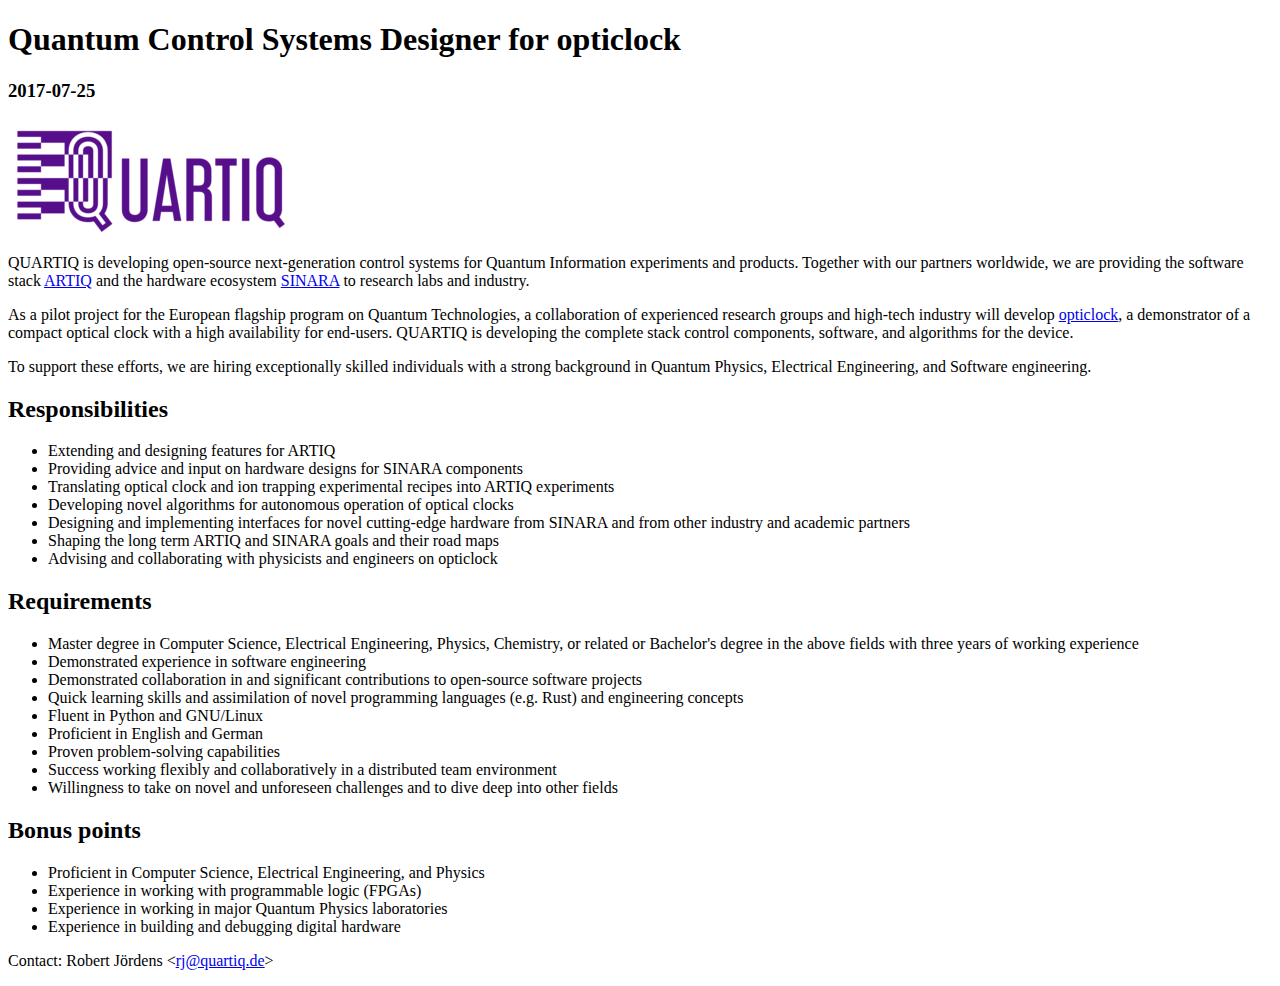
==== jobs/2017-07-25_job_posting_opticlock.html @ 38b778ea "job posting" ====
<!DOCTYPE html>
<html lang="en">
<head>
  <meta charset="utf-8">
  <meta name="generator" content="pandoc">
  <meta name="viewport" content="width=device-width, initial-scale=1.0, user-scalable=yes">
  <meta name="author" content="QUARTIQ GmbH">
  <meta name="dcterms.date" content="2017-07-25">
  <meta name="keywords" content="Jobs, Quantum Physics, FPGA, ARTIQ, SINARA">
  <title>Quantum Control Systems Designer for opticlock</title>
  <style type="text/css">code{white-space: pre;}</style>
  <!--[if lt IE 9]>
    <script src="//cdnjs.cloudflare.com/ajax/libs/html5shiv/3.7.3/html5shiv-printshiv.min.js"></script>
  <![endif]-->
</head>
<body>
<header>
<h1 class="title">Quantum Control Systems Designer for opticlock</h1>
<h3 class="date">2017-07-25</h3>
</header>
<p><a href="/"><img src="/quartiq_small.png" alt="QUARTIQ" /></a></p>
<p>QUARTIQ is developing open-source next-generation control systems for Quantum Information experiments and products. Together with our partners worldwide, we are providing the software stack <a href="https://m-labs.hk/artiq/">ARTIQ</a> and the hardware ecosystem <a href="https://github.com/m-labs/sinara">SINARA</a> to research labs and industry.</p>
<p>As a pilot project for the European flagship program on Quantum Technologies, a collaboration of experienced research groups and high-tech industry will develop <a href="http://www.opticlock.de/en/info/">opticlock</a>, a demonstrator of a compact optical clock with a high availability for end-users. QUARTIQ is developing the complete stack control components, software, and algorithms for the device.</p>
<p>To support these efforts, we are hiring exceptionally skilled individuals with a strong background in Quantum Physics, Electrical Engineering, and Software engineering.</p>
<h2 id="responsibilities">Responsibilities</h2>
<ul>
<li>Extending and designing features for ARTIQ</li>
<li>Providing advice and input on hardware designs for SINARA components</li>
<li>Translating optical clock and ion trapping experimental recipes into ARTIQ experiments</li>
<li>Developing novel algorithms for autonomous operation of optical clocks</li>
<li>Designing and implementing interfaces for novel cutting-edge hardware from SINARA and from other industry and academic partners</li>
<li>Shaping the long term ARTIQ and SINARA goals and their road maps</li>
<li>Advising and collaborating with physicists and engineers on opticlock</li>
</ul>
<h2 id="requirements">Requirements</h2>
<ul>
<li>Master degree in Computer Science, Electrical Engineering, Physics, Chemistry, or related or Bachelor's degree in the above fields with three years of working experience</li>
<li>Demonstrated experience in software engineering</li>
<li>Demonstrated collaboration in and significant contributions to open-source software projects</li>
<li>Quick learning skills and assimilation of novel programming languages (e.g. Rust) and engineering concepts</li>
<li>Fluent in Python and GNU/Linux</li>
<li>Proficient in English and German</li>
<li>Proven problem-solving capabilities</li>
<li>Success working flexibly and collaboratively in a distributed team environment</li>
<li>Willingness to take on novel and unforeseen challenges and to dive deep into other fields</li>
</ul>
<h2 id="bonus-points">Bonus points</h2>
<ul>
<li>Proficient in Computer Science, Electrical Engineering, and Physics</li>
<li>Experience in working with programmable logic (FPGAs)</li>
<li>Experience in working in major Quantum Physics laboratories</li>
<li>Experience in building and debugging digital hardware</li>
</ul>
<p>Contact: Robert Jördens &lt;<a href="rj@quartiq.de" class="uri">rj@quartiq.de</a>&gt;</p>
</body>
</html>
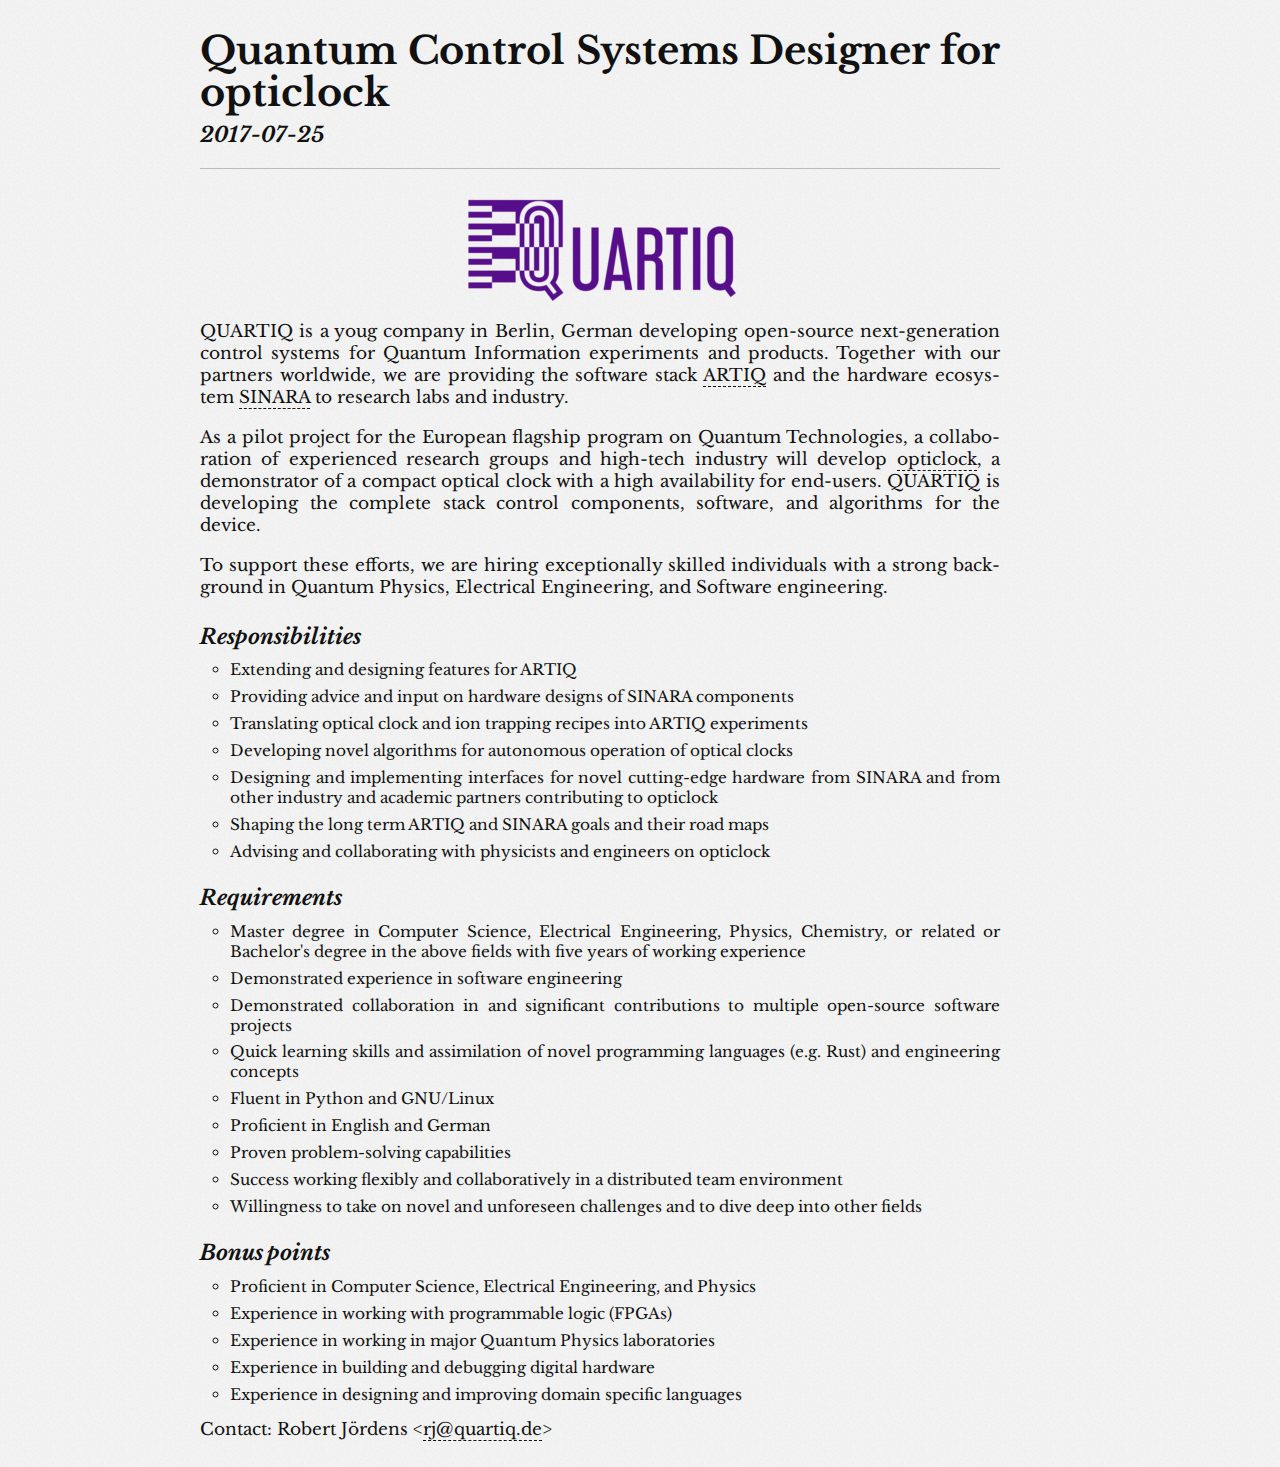
==== commit 666b3519: "styling" ====
--- a/jobs/2017-07-25_job_posting_opticlock.html
+++ b/jobs/2017-07-25_job_posting_opticlock.html
@@ -9,6 +9,7 @@
   <meta name="keywords" content="Jobs, Quantum Physics, FPGA, ARTIQ, SINARA">
   <title>Quantum Control Systems Designer for opticlock</title>
   <style type="text/css">code{white-space: pre;}</style>
+  <link rel="stylesheet" href="/styling.css">
   <!--[if lt IE 9]>
     <script src="//cdnjs.cloudflare.com/ajax/libs/html5shiv/3.7.3/html5shiv-printshiv.min.js"></script>
   <![endif]-->
@@ -19,24 +20,24 @@
 <h3 class="date">2017-07-25</h3>
 </header>
 <p><a href="/"><img src="/quartiq_small.png" alt="QUARTIQ" /></a></p>
-<p>QUARTIQ is developing open-source next-generation control systems for Quantum Information experiments and products. Together with our partners worldwide, we are providing the software stack <a href="https://m-labs.hk/artiq/">ARTIQ</a> and the hardware ecosystem <a href="https://github.com/m-labs/sinara">SINARA</a> to research labs and industry.</p>
+<p>QUARTIQ is a youg company in Berlin, German developing open-source next-generation control systems for Quantum Information experiments and products. Together with our partners worldwide, we are providing the software stack <a href="https://m-labs.hk/artiq/">ARTIQ</a> and the hardware ecosystem <a href="https://github.com/m-labs/sinara">SINARA</a> to research labs and industry.</p>
 <p>As a pilot project for the European flagship program on Quantum Technologies, a collaboration of experienced research groups and high-tech industry will develop <a href="http://www.opticlock.de/en/info/">opticlock</a>, a demonstrator of a compact optical clock with a high availability for end-users. QUARTIQ is developing the complete stack control components, software, and algorithms for the device.</p>
 <p>To support these efforts, we are hiring exceptionally skilled individuals with a strong background in Quantum Physics, Electrical Engineering, and Software engineering.</p>
 <h2 id="responsibilities">Responsibilities</h2>
 <ul>
 <li>Extending and designing features for ARTIQ</li>
-<li>Providing advice and input on hardware designs for SINARA components</li>
-<li>Translating optical clock and ion trapping experimental recipes into ARTIQ experiments</li>
+<li>Providing advice and input on hardware designs of SINARA components</li>
+<li>Translating optical clock and ion trapping recipes into ARTIQ experiments</li>
 <li>Developing novel algorithms for autonomous operation of optical clocks</li>
-<li>Designing and implementing interfaces for novel cutting-edge hardware from SINARA and from other industry and academic partners</li>
+<li>Designing and implementing interfaces for novel cutting-edge hardware from SINARA and from other industry and academic partners contributing to opticlock</li>
 <li>Shaping the long term ARTIQ and SINARA goals and their road maps</li>
 <li>Advising and collaborating with physicists and engineers on opticlock</li>
 </ul>
 <h2 id="requirements">Requirements</h2>
 <ul>
-<li>Master degree in Computer Science, Electrical Engineering, Physics, Chemistry, or related or Bachelor's degree in the above fields with three years of working experience</li>
+<li>Master degree in Computer Science, Electrical Engineering, Physics, Chemistry, or related or Bachelor's degree in the above fields with five years of working experience</li>
 <li>Demonstrated experience in software engineering</li>
-<li>Demonstrated collaboration in and significant contributions to open-source software projects</li>
+<li>Demonstrated collaboration in and significant contributions to multiple open-source software projects</li>
 <li>Quick learning skills and assimilation of novel programming languages (e.g. Rust) and engineering concepts</li>
 <li>Fluent in Python and GNU/Linux</li>
 <li>Proficient in English and German</li>
@@ -50,6 +51,7 @@
 <li>Experience in working with programmable logic (FPGAs)</li>
 <li>Experience in working in major Quantum Physics laboratories</li>
 <li>Experience in building and debugging digital hardware</li>
+<li>Experience in designing and improving domain specific languages</li>
 </ul>
 <p>Contact: Robert Jördens &lt;<a href="rj@quartiq.de" class="uri">rj@quartiq.de</a>&gt;</p>
 </body>
--- a/styling.css
+++ b/styling.css
@@ -0,0 +1 @@
+@import url(//fonts.googleapis.com/css?family=Libre+Baskerville:400,400italic,700);@import url(//fonts.googleapis.com/css?family=Source+Code+Pro:400,400italic,700,700italic);/* normalize.css v3.0.0 | MIT License | git.io/normalize */html{font-family:sans-serif;-ms-text-size-adjust:100%;-webkit-text-size-adjust:100%}body{margin:0}article,aside,details,figcaption,figure,footer,header,hgroup,main,nav,section,summary{display:block}audio,canvas,progress,video{display:inline-block;vertical-align:baseline}audio:not([controls]){display:none;height:0}[hidden],template{display:none}a{background:transparent}a:active,a:hover{outline:0}abbr[title]{border-bottom:1px dotted}b,strong{font-weight:bold}dfn{font-style:italic}h1{font-size:2em;margin:0.67em 0}mark{background:#ff0;color:#000}small{font-size:80%}sub,sup{font-size:75%;line-height:0;position:relative;vertical-align:baseline}sup{top:-0.5em}sub{bottom:-0.25em}img{border:0}svg:not(:root){overflow:hidden}figure{margin:1em 40px}hr{-moz-box-sizing:content-box;box-sizing:content-box;height:0}pre{overflow:auto}code,kbd,pre,samp{font-family:monospace, monospace;font-size:1em}button,input,optgroup,select,textarea{color:inherit;font:inherit;margin:0}button{overflow:visible}button,select{text-transform:none}button,html input[type="button"],input[type="reset"],input[type="submit"]{-webkit-appearance:button;cursor:pointer}button[disabled],html input[disabled]{cursor:default}button::-moz-focus-inner,input::-moz-focus-inner{border:0;padding:0}input{line-height:normal}input[type="checkbox"],input[type="radio"]{box-sizing:border-box;padding:0}input[type="number"]::-webkit-inner-spin-button,input[type="number"]::-webkit-outer-spin-button{height:auto}input[type="search"]{-webkit-appearance:textfield;-moz-box-sizing:content-box;-webkit-box-sizing:content-box;box-sizing:content-box}input[type="search"]::-webkit-search-cancel-button,input[type="search"]::-webkit-search-decoration{-webkit-appearance:none}fieldset{border:1px solid #c0c0c0;margin:0 2px;padding:0.35em 0.625em 0.75em}legend{border:0;padding:0}textarea{overflow:auto}optgroup{font-weight:bold}table{border-collapse:collapse;border-spacing:0}td,th{padding:0}body,code,tr.odd,tr.even,figure{background-image:url("[data-uri]")}body{font-family:"Libre Baskerville",Baskerville,Georgia,serif;background-color:#f8f8f8;color:#111;line-height:1.3;text-align:justify;-moz-hyphens:auto;-ms-hyphens:auto;-webkit-hyphens:auto;hyphens:auto}@media (max-width: 400px){body{font-size:12px;margin-left:10px;margin-right:10px;margin-top:10px;margin-bottom:15px}}@media (min-width: 401px) and (max-width: 600px){body{font-size:14px;margin-left:10px;margin-right:10px;margin-top:10px;margin-bottom:15px}}@media (min-width: 601px) and (max-width: 900px){body{font-size:15px;margin-left:100px;margin-right:100px;margin-top:20px;margin-bottom:25px}}@media (min-width: 901px) and (max-width: 1800px){body{font-size:17px;margin-left:200px;margin-right:200px;margin-top:30px;margin-bottom:25px;max-width:800px}}@media (min-width: 1801px){body{font-size:18px;margin-left:20%;margin-right:20%;margin-top:30px;margin-bottom:25px;max-width:1000px}}p{margin-top:10px;margin-bottom:18px}em{font-style:italic}strong{font-weight:bold}h1,h2,h3,h4,h5,h6{font-weight:bold;padding-top:0.25em;margin-bottom:0.15em}header{line-height:2.475em;padding-bottom:0.7em;border-bottom:1px solid #bbb;margin-bottom:1.2em}header>h1{border:none;padding:0;margin:0;font-size:225%}header>h2{border:none;padding:0;margin:0;font-style:normal;font-size:175%}header>h3{padding:0;margin:0;font-size:125%;font-style:italic}header+h1{border-top:none;padding-top:0px}h1{border-top:1px solid #bbb;padding-top:15px;font-size:150%;margin-bottom:10px}h1:first-of-type{border:none}h2{font-size:125%;font-style:italic}h3{font-size:105%;font-style:italic}hr{border:0px;border-top:1px solid #bbb;width:100%;height:0px}hr+h1{border-top:none;padding-top:0px}ul,ol{font-size:90%;margin-top:10px;margin-bottom:15px;padding-left:30px}ul{list-style:circle}ol{list-style:decimal}ul ul,ol ol,ul ol,ol ul{font-size:inherit}li{margin-top:5px;margin-bottom:7px}q,blockquote,dd{font-style:italic;font-size:90%}blockquote,dd{quotes:none;border-left:0.35em #bbb solid;padding-left:1.15em;margin:0 1.5em 0 0}blockquote blockquote,dd blockquote,blockquote dd,dd dd,ol blockquote,ol dd,ul blockquote,ul dd,blockquote ol,dd ol,blockquote ul,dd ul{font-size:inherit}a,a:link,a:visited,a:hover{color:inherit;text-decoration:none;border-bottom:1px dashed #111}a:hover,a:link:hover,a:visited:hover,a:hover:hover{border-bottom-style:solid}a.footnoteRef,a:link.footnoteRef,a:visited.footnoteRef,a:hover.footnoteRef{border-bottom:none;color:#666}code{font-family:"Source Code Pro","Consolas","Monaco",monospace;font-size:85%;background-color:#ddd;border:1px solid #bbb;padding:0px 0.15em 0px 0.15em;-webkit-border-radius:3px;-moz-border-radius:3px;border-radius:3px}pre{margin-right:1.5em;display:block}pre>code{display:block;font-size:70%;padding:10px;-webkit-border-radius:5px;-moz-border-radius:5px;border-radius:5px;overflow-x:auto}blockquote pre,dd pre,ul pre,ol pre{margin-left:0;margin-right:0}blockquote pre>code,dd pre>code,ul pre>code,ol pre>code{font-size:77.77778%}caption,figcaption{font-size:80%;font-style:italic;text-align:right;margin-bottom:5px}caption:empty,figcaption:empty{display:none}table{width:100%;margin-top:1em;margin-bottom:1em}table+h1{border-top:none}tr td,tr th{padding:0.2em 0.7em}tr.header{border-top:1px solid #222;border-bottom:1px solid #222;font-weight:700}tr.odd{background-color:#eee}tr.even{background-color:#ccc}tbody:last-child{border-bottom:1px solid #222}dt{font-weight:700}dt:after{font-weight:normal;content:":"}dd{margin-bottom:10px}figure{margin:1.3em 0 1.3em 0;text-align:center;padding:0px;width:100%;background-color:#ddd;border:1px solid #bbb;-webkit-border-radius:8px;-moz-border-radius:8px;border-radius:8px;overflow:hidden}img{display:block;margin:0px auto;padding:0px;max-width:100%}figcaption{margin:5px 10px 5px 30px}.footnotes{color:#666;font-size:70%;font-style:italic}.footnotes li p:last-child a:last-child{border-bottom:none}
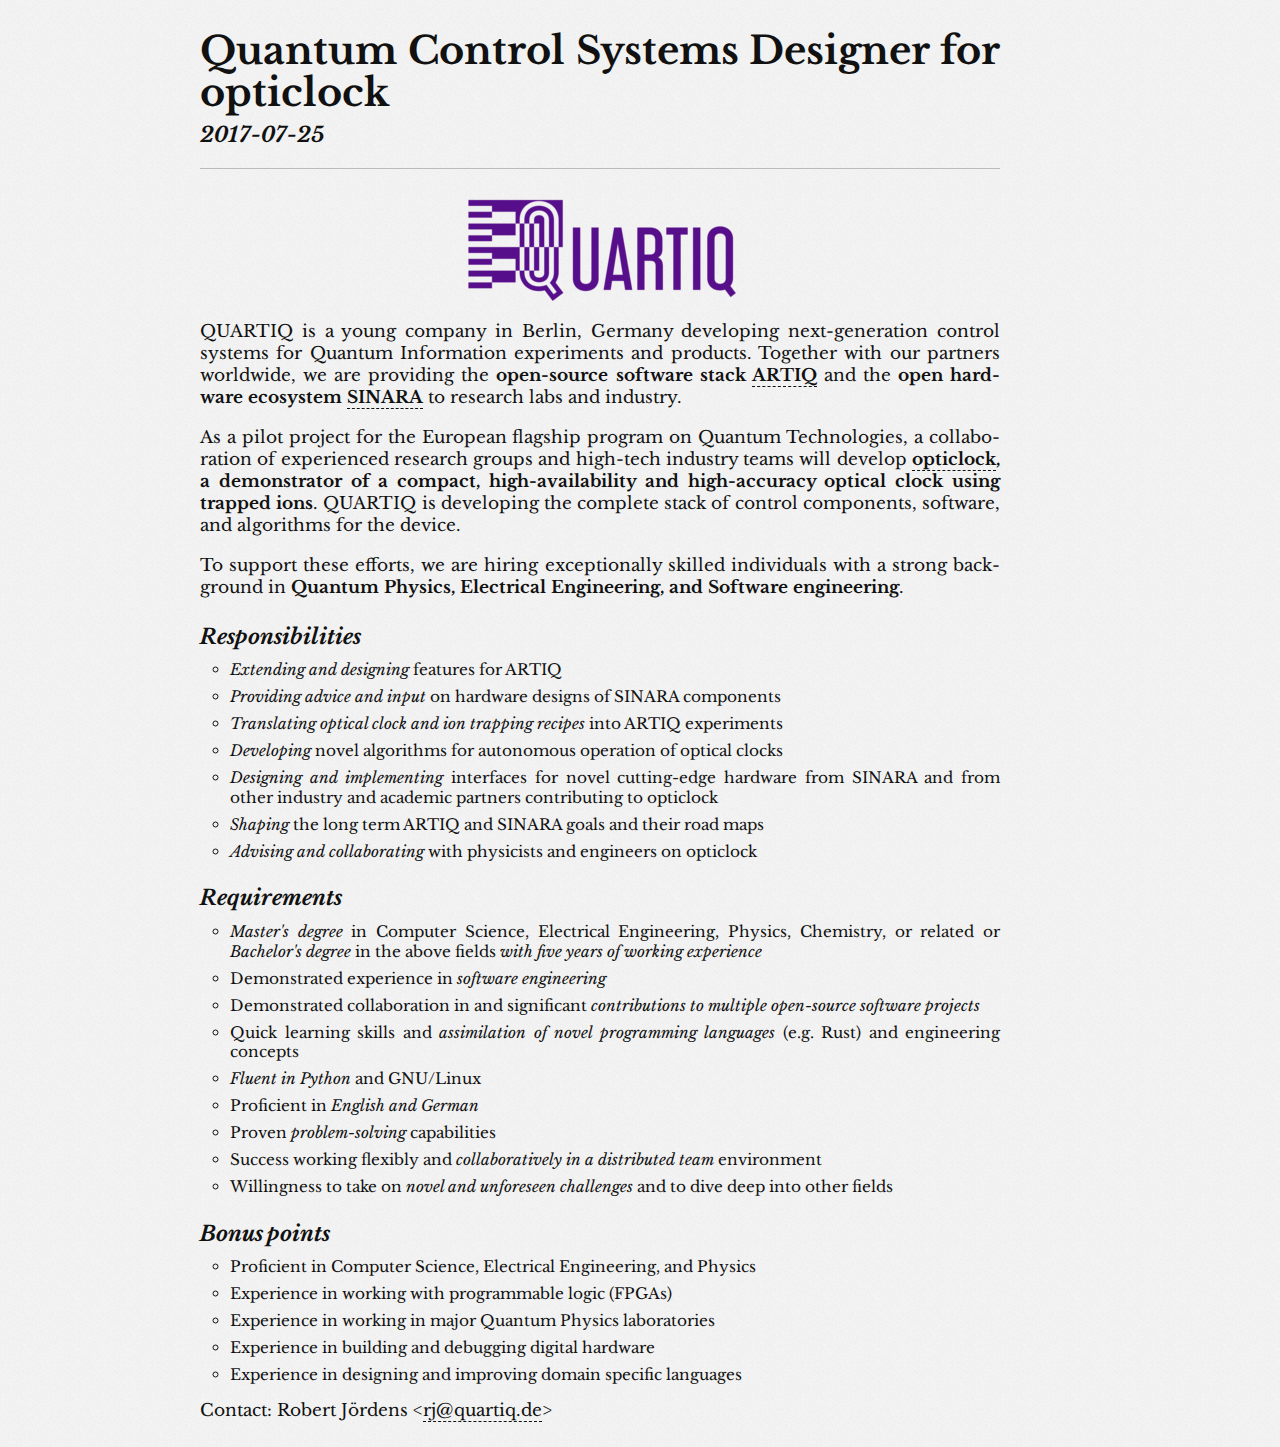
==== commit d9bffee8: "job: update" ====
--- a/jobs/2017-07-25_job_posting_opticlock.html
+++ b/jobs/2017-07-25_job_posting_opticlock.html
@@ -20,30 +20,30 @@
 <h3 class="date">2017-07-25</h3>
 </header>
 <p><a href="/"><img src="/quartiq_small.png" alt="QUARTIQ" /></a></p>
-<p>QUARTIQ is a youg company in Berlin, German developing open-source next-generation control systems for Quantum Information experiments and products. Together with our partners worldwide, we are providing the software stack <a href="https://m-labs.hk/artiq/">ARTIQ</a> and the hardware ecosystem <a href="https://github.com/m-labs/sinara">SINARA</a> to research labs and industry.</p>
-<p>As a pilot project for the European flagship program on Quantum Technologies, a collaboration of experienced research groups and high-tech industry will develop <a href="http://www.opticlock.de/en/info/">opticlock</a>, a demonstrator of a compact optical clock with a high availability for end-users. QUARTIQ is developing the complete stack control components, software, and algorithms for the device.</p>
-<p>To support these efforts, we are hiring exceptionally skilled individuals with a strong background in Quantum Physics, Electrical Engineering, and Software engineering.</p>
+<p>QUARTIQ is a young company in Berlin, Germany developing next-generation control systems for Quantum Information experiments and products. Together with our partners worldwide, we are providing the <strong>open-source software stack <a href="https://m-labs.hk/artiq/">ARTIQ</a></strong> and the <strong>open hardware ecosystem <a href="https://github.com/m-labs/sinara">SINARA</a></strong> to research labs and industry.</p>
+<p>As a pilot project for the European flagship program on Quantum Technologies, a collaboration of experienced research groups and high-tech industry teams will develop <strong><a href="http://www.opticlock.de/en/info/">opticlock</a>, a demonstrator of a compact, high-availability and high-accuracy optical clock using trapped ions</strong>. QUARTIQ is developing the complete stack of control components, software, and algorithms for the device.</p>
+<p>To support these efforts, we are hiring exceptionally skilled individuals with a strong background in <strong>Quantum Physics, Electrical Engineering, and Software engineering</strong>.</p>
 <h2 id="responsibilities">Responsibilities</h2>
 <ul>
-<li>Extending and designing features for ARTIQ</li>
-<li>Providing advice and input on hardware designs of SINARA components</li>
-<li>Translating optical clock and ion trapping recipes into ARTIQ experiments</li>
-<li>Developing novel algorithms for autonomous operation of optical clocks</li>
-<li>Designing and implementing interfaces for novel cutting-edge hardware from SINARA and from other industry and academic partners contributing to opticlock</li>
-<li>Shaping the long term ARTIQ and SINARA goals and their road maps</li>
-<li>Advising and collaborating with physicists and engineers on opticlock</li>
+<li><em>Extending and designing</em> features for ARTIQ</li>
+<li><em>Providing advice and input</em> on hardware designs of SINARA components</li>
+<li><em>Translating optical clock and ion trapping recipes</em> into ARTIQ experiments</li>
+<li><em>Developing</em> novel algorithms for autonomous operation of optical clocks</li>
+<li><em>Designing and implementing</em> interfaces for novel cutting-edge hardware from SINARA and from other industry and academic partners contributing to opticlock</li>
+<li><em>Shaping</em> the long term ARTIQ and SINARA goals and their road maps</li>
+<li><em>Advising and collaborating</em> with physicists and engineers on opticlock</li>
 </ul>
 <h2 id="requirements">Requirements</h2>
 <ul>
-<li>Master degree in Computer Science, Electrical Engineering, Physics, Chemistry, or related or Bachelor's degree in the above fields with five years of working experience</li>
-<li>Demonstrated experience in software engineering</li>
-<li>Demonstrated collaboration in and significant contributions to multiple open-source software projects</li>
-<li>Quick learning skills and assimilation of novel programming languages (e.g. Rust) and engineering concepts</li>
-<li>Fluent in Python and GNU/Linux</li>
-<li>Proficient in English and German</li>
-<li>Proven problem-solving capabilities</li>
-<li>Success working flexibly and collaboratively in a distributed team environment</li>
-<li>Willingness to take on novel and unforeseen challenges and to dive deep into other fields</li>
+<li><em>Master's degree</em> in Computer Science, Electrical Engineering, Physics, Chemistry, or related or <em>Bachelor's degree</em> in the above fields <em>with five years of working experience</em></li>
+<li>Demonstrated experience in <em>software engineering</em></li>
+<li>Demonstrated collaboration in and significant <em>contributions to multiple open-source software projects</em></li>
+<li>Quick learning skills and <em>assimilation of novel programming languages</em> (e.g. Rust) and engineering concepts</li>
+<li><em>Fluent in Python</em> and GNU/Linux</li>
+<li>Proficient in <em>English and German</em></li>
+<li>Proven <em>problem-solving</em> capabilities</li>
+<li>Success working flexibly and <em>collaboratively in a distributed team</em> environment</li>
+<li>Willingness to take on <em>novel and unforeseen challenges</em> and to dive deep into other fields</li>
 </ul>
 <h2 id="bonus-points">Bonus points</h2>
 <ul>
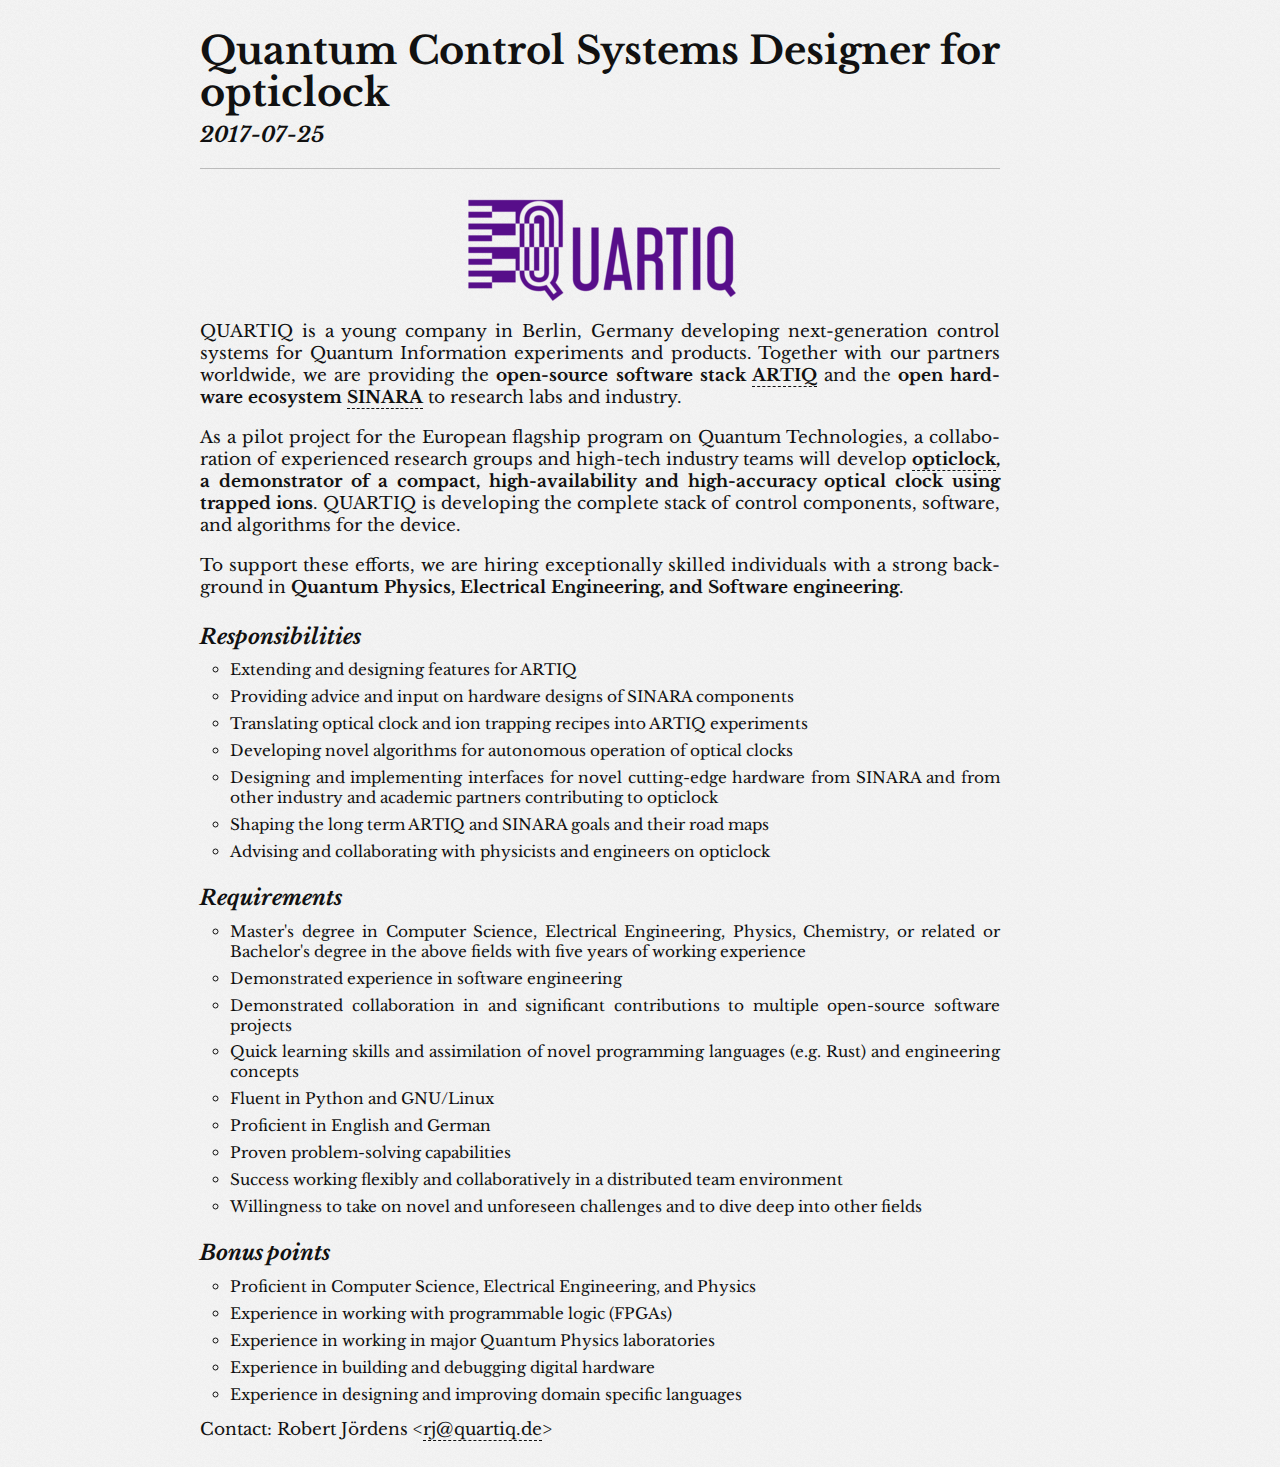
==== commit b0c68a40: "job posting: kill italics" ====
--- a/jobs/2017-07-25_job_posting_opticlock.html
+++ b/jobs/2017-07-25_job_posting_opticlock.html
@@ -25,25 +25,25 @@
 <p>To support these efforts, we are hiring exceptionally skilled individuals with a strong background in <strong>Quantum Physics, Electrical Engineering, and Software engineering</strong>.</p>
 <h2 id="responsibilities">Responsibilities</h2>
 <ul>
-<li><em>Extending and designing</em> features for ARTIQ</li>
-<li><em>Providing advice and input</em> on hardware designs of SINARA components</li>
-<li><em>Translating optical clock and ion trapping recipes</em> into ARTIQ experiments</li>
-<li><em>Developing</em> novel algorithms for autonomous operation of optical clocks</li>
-<li><em>Designing and implementing</em> interfaces for novel cutting-edge hardware from SINARA and from other industry and academic partners contributing to opticlock</li>
-<li><em>Shaping</em> the long term ARTIQ and SINARA goals and their road maps</li>
-<li><em>Advising and collaborating</em> with physicists and engineers on opticlock</li>
+<li>Extending and designing features for ARTIQ</li>
+<li>Providing advice and input on hardware designs of SINARA components</li>
+<li>Translating optical clock and ion trapping recipes into ARTIQ experiments</li>
+<li>Developing novel algorithms for autonomous operation of optical clocks</li>
+<li>Designing and implementing interfaces for novel cutting-edge hardware from SINARA and from other industry and academic partners contributing to opticlock</li>
+<li>Shaping the long term ARTIQ and SINARA goals and their road maps</li>
+<li>Advising and collaborating with physicists and engineers on opticlock</li>
 </ul>
 <h2 id="requirements">Requirements</h2>
 <ul>
-<li><em>Master's degree</em> in Computer Science, Electrical Engineering, Physics, Chemistry, or related or <em>Bachelor's degree</em> in the above fields <em>with five years of working experience</em></li>
-<li>Demonstrated experience in <em>software engineering</em></li>
-<li>Demonstrated collaboration in and significant <em>contributions to multiple open-source software projects</em></li>
-<li>Quick learning skills and <em>assimilation of novel programming languages</em> (e.g. Rust) and engineering concepts</li>
-<li><em>Fluent in Python</em> and GNU/Linux</li>
-<li>Proficient in <em>English and German</em></li>
-<li>Proven <em>problem-solving</em> capabilities</li>
-<li>Success working flexibly and <em>collaboratively in a distributed team</em> environment</li>
-<li>Willingness to take on <em>novel and unforeseen challenges</em> and to dive deep into other fields</li>
+<li>Master's degree in Computer Science, Electrical Engineering, Physics, Chemistry, or related or Bachelor's degree in the above fields with five years of working experience</li>
+<li>Demonstrated experience in software engineering</li>
+<li>Demonstrated collaboration in and significant contributions to multiple open-source software projects</li>
+<li>Quick learning skills and assimilation of novel programming languages (e.g. Rust) and engineering concepts</li>
+<li>Fluent in Python and GNU/Linux</li>
+<li>Proficient in English and German</li>
+<li>Proven problem-solving capabilities</li>
+<li>Success working flexibly and collaboratively in a distributed team environment</li>
+<li>Willingness to take on novel and unforeseen challenges and to dive deep into other fields</li>
 </ul>
 <h2 id="bonus-points">Bonus points</h2>
 <ul>
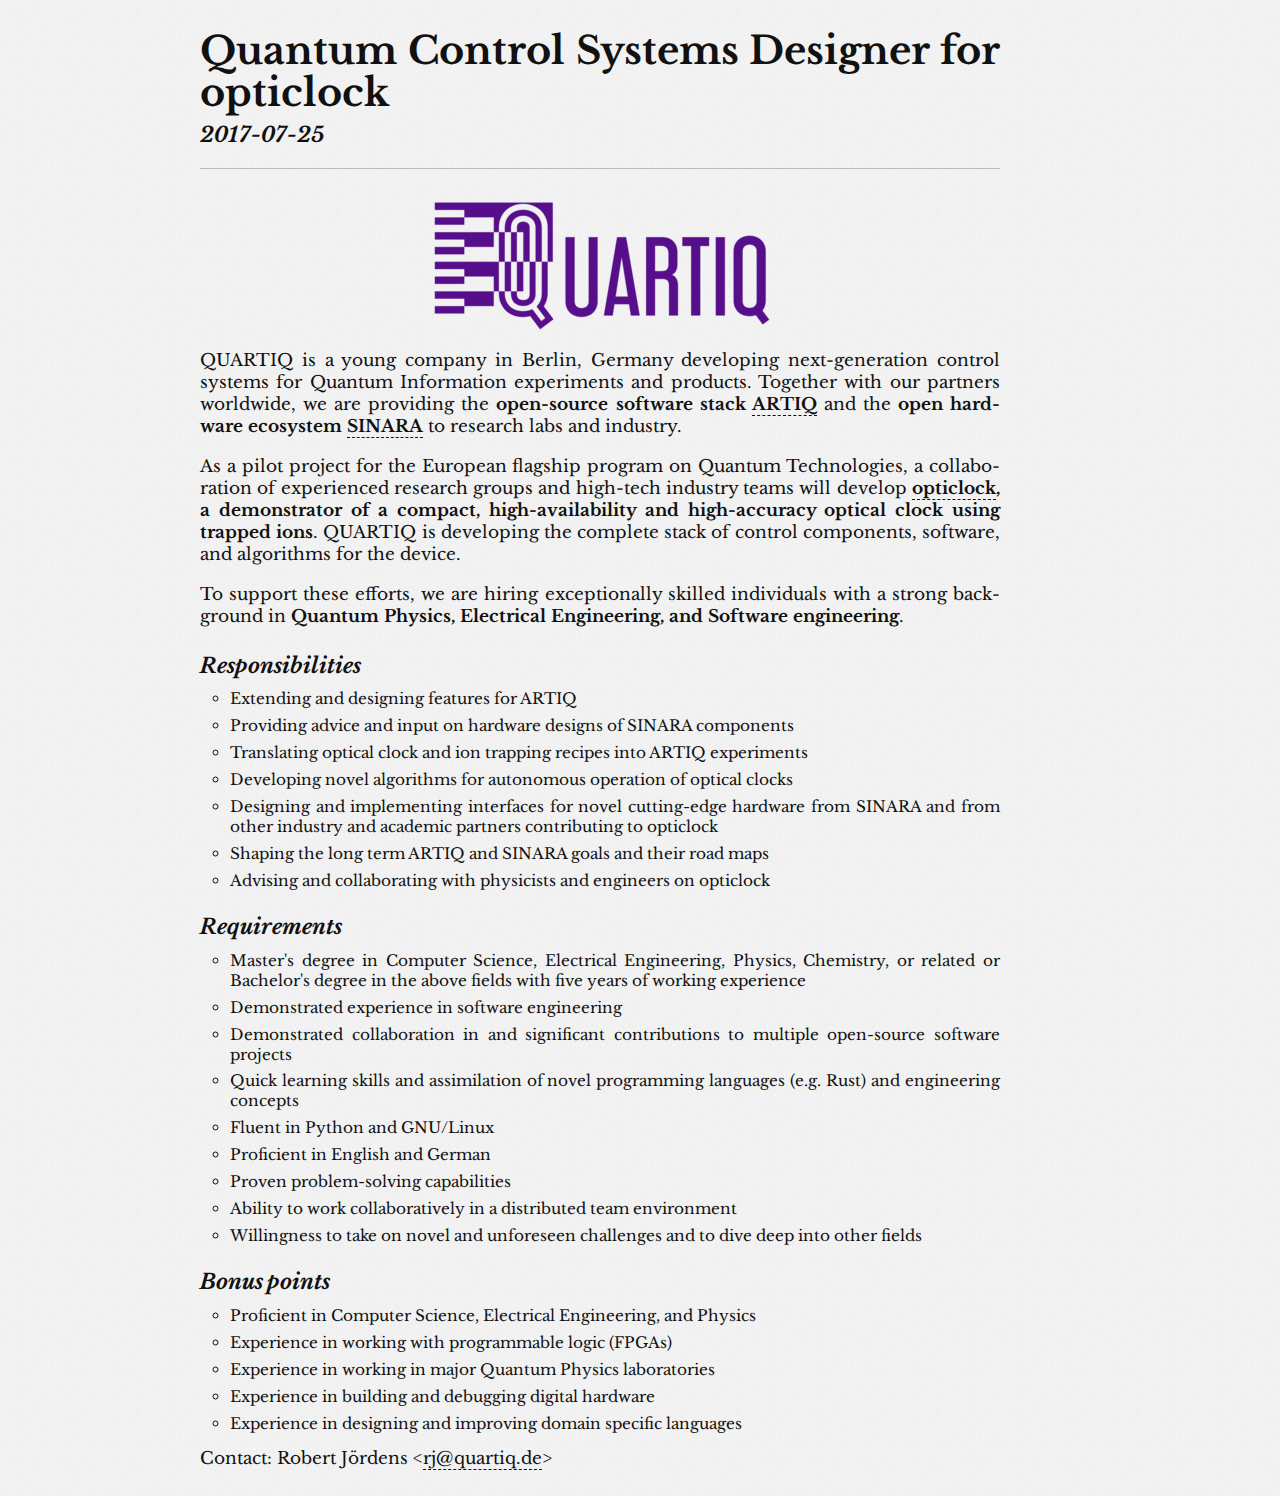
==== commit 02260a68: "job posting: tweaks" ====
--- a/jobs/2017-07-25_job_posting_opticlock.html
+++ b/jobs/2017-07-25_job_posting_opticlock.html
@@ -42,7 +42,7 @@
 <li>Fluent in Python and GNU/Linux</li>
 <li>Proficient in English and German</li>
 <li>Proven problem-solving capabilities</li>
-<li>Success working flexibly and collaboratively in a distributed team environment</li>
+<li>Ability to work collaboratively in a distributed team environment</li>
 <li>Willingness to take on novel and unforeseen challenges and to dive deep into other fields</li>
 </ul>
 <h2 id="bonus-points">Bonus points</h2>
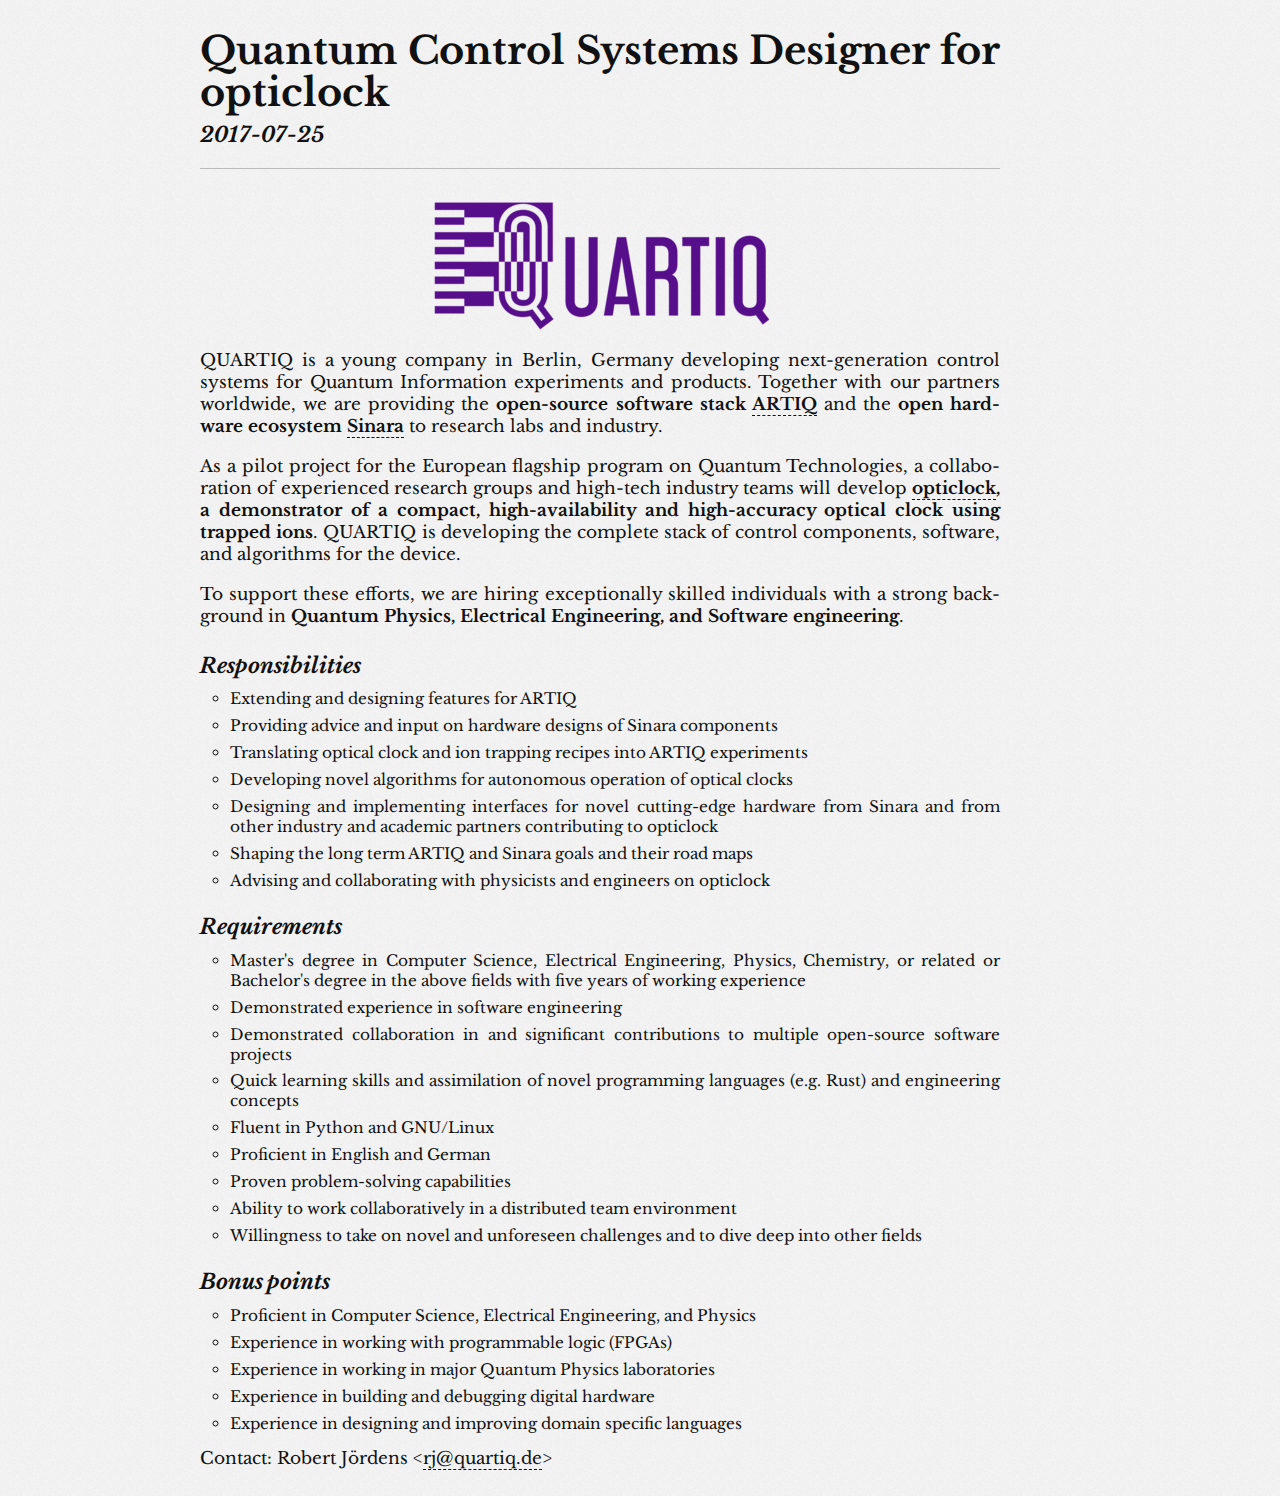
==== commit c3997b12: "SINARA -> Sinara" ====
--- a/jobs/2017-07-25_job_posting_opticlock.html
+++ b/jobs/2017-07-25_job_posting_opticlock.html
@@ -6,7 +6,7 @@
   <meta name="viewport" content="width=device-width, initial-scale=1.0, user-scalable=yes">
   <meta name="author" content="QUARTIQ GmbH">
   <meta name="dcterms.date" content="2017-07-25">
-  <meta name="keywords" content="Jobs, Quantum Physics, FPGA, ARTIQ, SINARA">
+  <meta name="keywords" content="Jobs, Quantum Physics, FPGA, ARTIQ, Sinara">
   <title>Quantum Control Systems Designer for opticlock</title>
   <style type="text/css">code{white-space: pre;}</style>
   <link rel="stylesheet" href="/styling.css">
@@ -20,17 +20,17 @@
 <h3 class="date">2017-07-25</h3>
 </header>
 <p><a href="/"><img src="/quartiq_small.png" alt="QUARTIQ" /></a></p>
-<p>QUARTIQ is a young company in Berlin, Germany developing next-generation control systems for Quantum Information experiments and products. Together with our partners worldwide, we are providing the <strong>open-source software stack <a href="https://m-labs.hk/artiq/">ARTIQ</a></strong> and the <strong>open hardware ecosystem <a href="https://github.com/m-labs/sinara">SINARA</a></strong> to research labs and industry.</p>
+<p>QUARTIQ is a young company in Berlin, Germany developing next-generation control systems for Quantum Information experiments and products. Together with our partners worldwide, we are providing the <strong>open-source software stack <a href="https://m-labs.hk/artiq/">ARTIQ</a></strong> and the <strong>open hardware ecosystem <a href="https://github.com/m-labs/sinara">Sinara</a></strong> to research labs and industry.</p>
 <p>As a pilot project for the European flagship program on Quantum Technologies, a collaboration of experienced research groups and high-tech industry teams will develop <strong><a href="http://www.opticlock.de/en/info/">opticlock</a>, a demonstrator of a compact, high-availability and high-accuracy optical clock using trapped ions</strong>. QUARTIQ is developing the complete stack of control components, software, and algorithms for the device.</p>
 <p>To support these efforts, we are hiring exceptionally skilled individuals with a strong background in <strong>Quantum Physics, Electrical Engineering, and Software engineering</strong>.</p>
 <h2 id="responsibilities">Responsibilities</h2>
 <ul>
 <li>Extending and designing features for ARTIQ</li>
-<li>Providing advice and input on hardware designs of SINARA components</li>
+<li>Providing advice and input on hardware designs of Sinara components</li>
 <li>Translating optical clock and ion trapping recipes into ARTIQ experiments</li>
 <li>Developing novel algorithms for autonomous operation of optical clocks</li>
-<li>Designing and implementing interfaces for novel cutting-edge hardware from SINARA and from other industry and academic partners contributing to opticlock</li>
-<li>Shaping the long term ARTIQ and SINARA goals and their road maps</li>
+<li>Designing and implementing interfaces for novel cutting-edge hardware from Sinara and from other industry and academic partners contributing to opticlock</li>
+<li>Shaping the long term ARTIQ and Sinara goals and their road maps</li>
 <li>Advising and collaborating with physicists and engineers on opticlock</li>
 </ul>
 <h2 id="requirements">Requirements</h2>
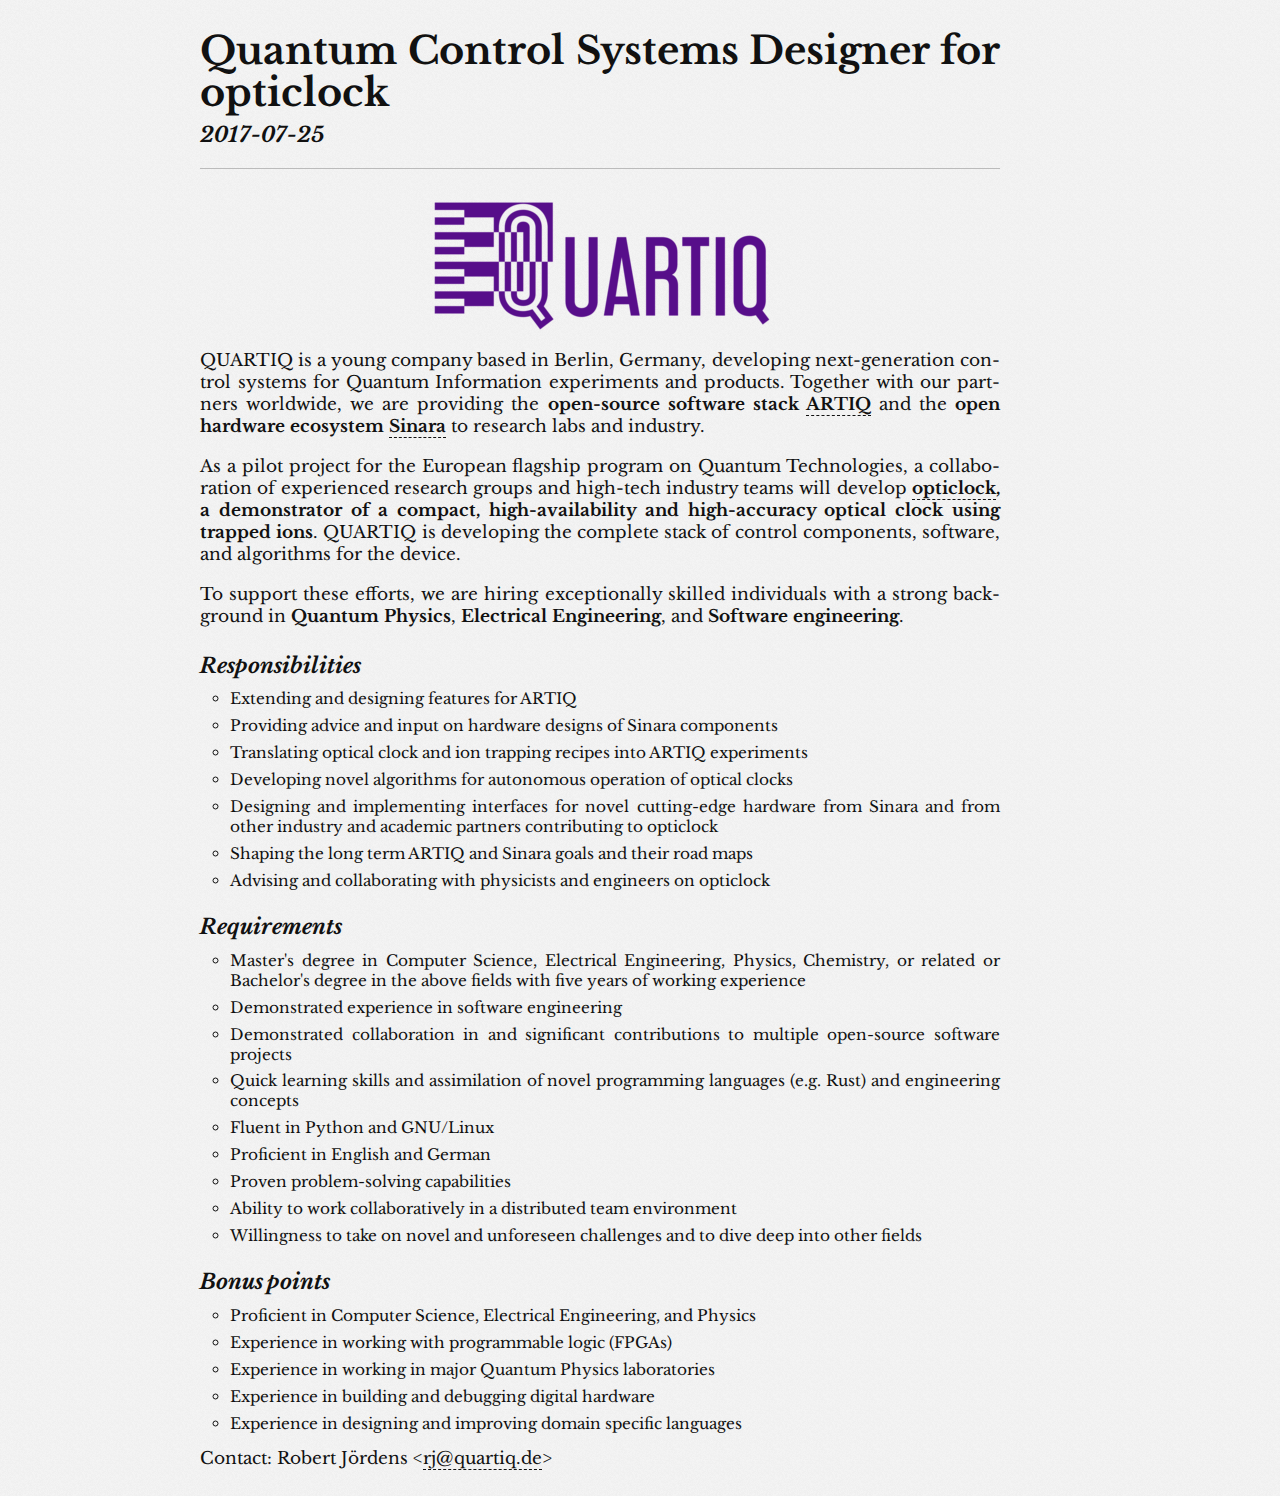
==== commit d93e9ef9: "job: tweaks" ====
--- a/jobs/2017-07-25_job_posting_opticlock.html
+++ b/jobs/2017-07-25_job_posting_opticlock.html
@@ -20,9 +20,9 @@
 <h3 class="date">2017-07-25</h3>
 </header>
 <p><a href="/"><img src="/quartiq_small.png" alt="QUARTIQ" /></a></p>
-<p>QUARTIQ is a young company in Berlin, Germany developing next-generation control systems for Quantum Information experiments and products. Together with our partners worldwide, we are providing the <strong>open-source software stack <a href="https://m-labs.hk/artiq/">ARTIQ</a></strong> and the <strong>open hardware ecosystem <a href="https://github.com/m-labs/sinara">Sinara</a></strong> to research labs and industry.</p>
+<p>QUARTIQ is a young company based in Berlin, Germany, developing next-generation control systems for Quantum Information experiments and products. Together with our partners worldwide, we are providing the <strong>open-source software stack <a href="https://m-labs.hk/artiq/">ARTIQ</a></strong> and the <strong>open hardware ecosystem <a href="https://github.com/m-labs/sinara">Sinara</a></strong> to research labs and industry.</p>
 <p>As a pilot project for the European flagship program on Quantum Technologies, a collaboration of experienced research groups and high-tech industry teams will develop <strong><a href="http://www.opticlock.de/en/info/">opticlock</a>, a demonstrator of a compact, high-availability and high-accuracy optical clock using trapped ions</strong>. QUARTIQ is developing the complete stack of control components, software, and algorithms for the device.</p>
-<p>To support these efforts, we are hiring exceptionally skilled individuals with a strong background in <strong>Quantum Physics, Electrical Engineering, and Software engineering</strong>.</p>
+<p>To support these efforts, we are hiring exceptionally skilled individuals with a strong background in <strong>Quantum Physics</strong>, <strong>Electrical Engineering</strong>, and <strong>Software engineering</strong>.</p>
 <h2 id="responsibilities">Responsibilities</h2>
 <ul>
 <li>Extending and designing features for ARTIQ</li>
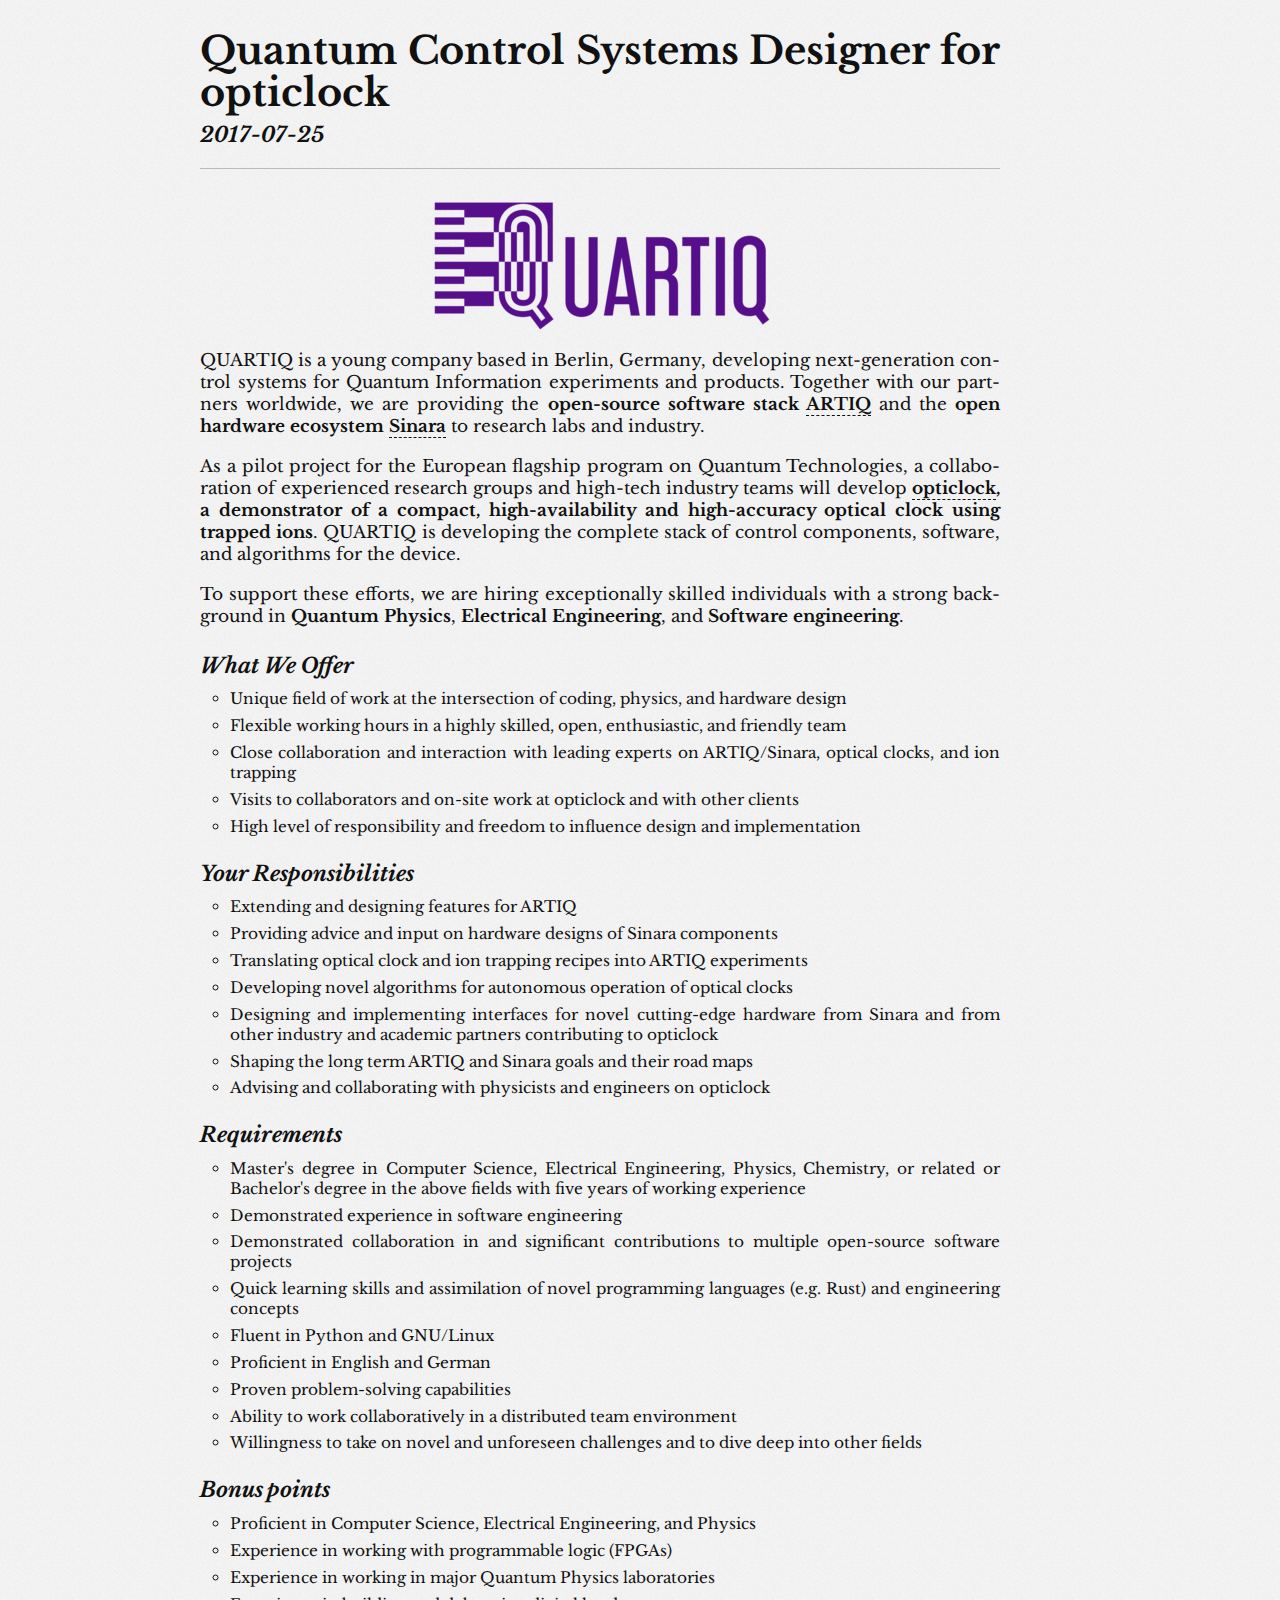
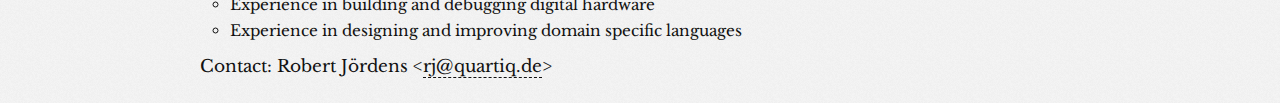
==== commit a54a78dd: "job: add offer section" ====
--- a/jobs/2017-07-25_job_posting_opticlock.html
+++ b/jobs/2017-07-25_job_posting_opticlock.html
@@ -23,7 +23,15 @@
 <p>QUARTIQ is a young company based in Berlin, Germany, developing next-generation control systems for Quantum Information experiments and products. Together with our partners worldwide, we are providing the <strong>open-source software stack <a href="https://m-labs.hk/artiq/">ARTIQ</a></strong> and the <strong>open hardware ecosystem <a href="https://github.com/m-labs/sinara">Sinara</a></strong> to research labs and industry.</p>
 <p>As a pilot project for the European flagship program on Quantum Technologies, a collaboration of experienced research groups and high-tech industry teams will develop <strong><a href="http://www.opticlock.de/en/info/">opticlock</a>, a demonstrator of a compact, high-availability and high-accuracy optical clock using trapped ions</strong>. QUARTIQ is developing the complete stack of control components, software, and algorithms for the device.</p>
 <p>To support these efforts, we are hiring exceptionally skilled individuals with a strong background in <strong>Quantum Physics</strong>, <strong>Electrical Engineering</strong>, and <strong>Software engineering</strong>.</p>
-<h2 id="responsibilities">Responsibilities</h2>
+<h2 id="what-we-offer">What We Offer</h2>
+<ul>
+<li>Unique field of work at the intersection of coding, physics, and hardware design</li>
+<li>Flexible working hours in a highly skilled, open, enthusiastic, and friendly team</li>
+<li>Close collaboration and interaction with leading experts on ARTIQ/Sinara, optical clocks, and ion trapping</li>
+<li>Visits to collaborators and on-site work at opticlock and with other clients</li>
+<li>High level of responsibility and freedom to influence design and implementation</li>
+</ul>
+<h2 id="your-responsibilities">Your Responsibilities</h2>
 <ul>
 <li>Extending and designing features for ARTIQ</li>
 <li>Providing advice and input on hardware designs of Sinara components</li>
